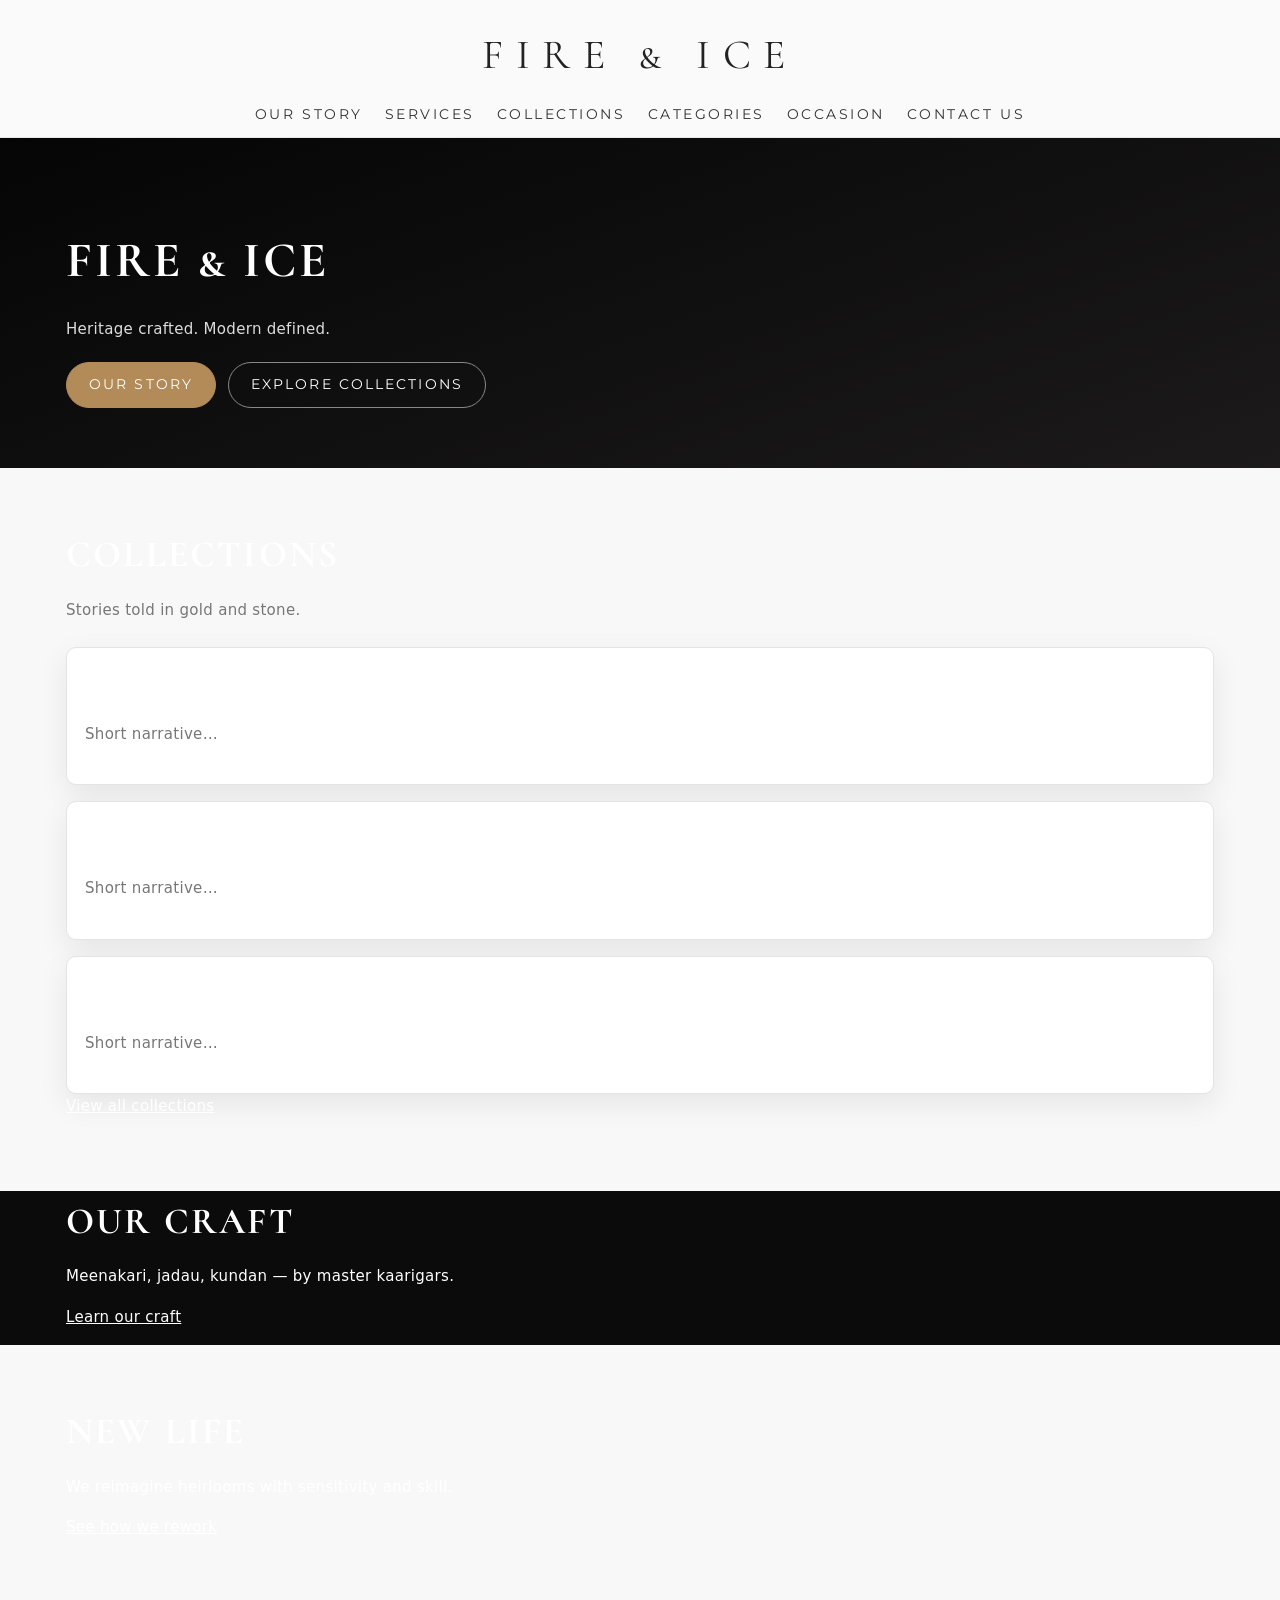
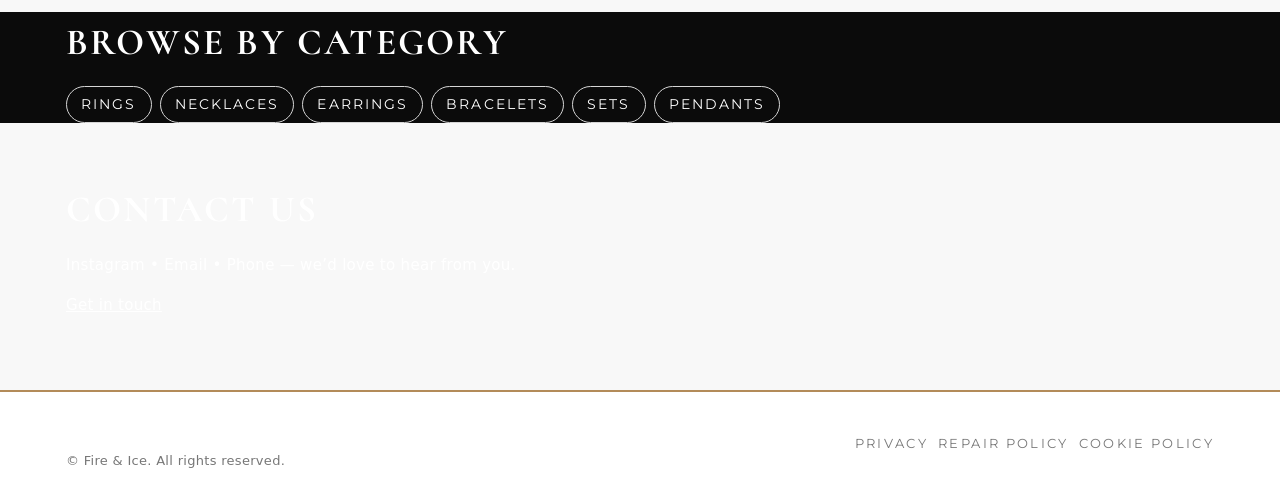
==== index.html @ 3ed5f9bf "Add files via upload Skeleton Framework of the website" ====
<!DOCTYPE html>
<html lang="en">
  <head>
    <meta charset="utf-8" />
    <meta name="viewport" content="width=device-width, initial-scale=1" />
    <title>Fire & Ice — Home</title>
    <link rel="stylesheet" href="assets/css/style.css" />
  </head>
  <body class="theme--dark">
    <div data-include="header.html"></div>

    <main>
      <!-- HERO -->
      <section id="hero" aria-label="Hero">
        <div class="container">
          <h1>Fire &amp; Ice</h1>
          <p>Heritage crafted. Modern defined.</p>
          <nav class="cta-row">
            <a href="our-story.html" class="cta">Our Story</a>
            <a href="collections.html" class="cta">Explore Collections</a>
          </nav>
        </div>
      </section>

      <!-- COLLECTIONS OVERVIEW (editorial cards, no PDP links) -->
      <section id="collections-overview" aria-label="Collections Overview" class="section--light">
        <div class="container">
          <header class="section-head">
            <h2>Collections</h2>
            <p>Stories told in gold and stone.</p>
          </header>
          <div class="grid" id="collections-grid">
            <!-- placeholder editorial tiles -->
            <article class="tile">
              <h3>Collection One</h3>
              <p>Short narrative…</p>
            </article>
            <article class="tile">
              <h3>Collection Two</h3>
              <p>Short narrative…</p>
            </article>
            <article class="tile">
              <h3>Collection Three</h3>
              <p>Short narrative…</p>
            </article>
          </div>
          <p class="more-link"><a href="collections.html">View all collections</a></p>
        </div>
      </section>

      <!-- CRAFT / KAARIGARS TEASER -->
      <section id="craft-teaser" aria-label="Our Craft">
        <div class="container">
          <h2>Our Craft</h2>
          <p>Meenakari, jadau, kundan — by master kaarigars.</p>
          <p><a href="our-story.html#our-craft">Learn our craft</a></p>
        </div>
      </section>

      <!-- NEW LIFE (REWORK) TEASER -->
      <section id="new-life-teaser" aria-label="Rework / New Life" class="section--light">
        <div class="container">
          <h2>New Life</h2>
          <p>We reimagine heirlooms with sensitivity and skill.</p>
          <p><a href="services.html#new-life">See how we rework</a></p>
        </div>
      </section>

      <!-- CATEGORIES QUICK ACCESS -->
      <section id="quick-cats" aria-label="Categories">
        <div class="container">
          <h2>Browse by Category</h2>
          <nav class="pill-nav">
            <a href="category.html?slug=rings">Rings</a>
            <a href="category.html?slug=necklaces">Necklaces</a>
            <a href="category.html?slug=earrings">Earrings</a>
            <a href="category.html?slug=bracelets">Bracelets</a>
            <a href="category.html?slug=sets">Sets</a>
            <a href="category.html?slug=pendants">Pendants</a>
          </nav>
        </div>
      </section>

      <!-- CONTACT TEASER -->
      <section id="contact-teaser" class="section--light">
        <div class="container">
          <h2>Contact Us</h2>
          <p>Instagram • Email • Phone — we’d love to hear from you.</p>
          <p><a href="contact.html">Get in touch</a></p>
        </div>
      </section>
    </main>

    <div data-include="footer.html"></div>

    <div id="modal-root" aria-live="polite"></div>

    <script src="assets/js/includes.js"></script>
    <script src="assets/js/main.js"></script>
  </body>
</html>
---- assets/css/style.css ----
/* --------------------------------------
   FIRE & ICE base styles
   Fonts:
   - Cormorant Unicase (headings / brand)
   - Montserrat (UI / nav / buttons)
   - Lucida Grande (body / paragraphs)
---------------------------------------*/

/* Google Fonts for headings + UI */
@import url('https://fonts.googleapis.com/css2?family=Cormorant+Unicase:wght@400;500;600;700&family=Montserrat:wght@400;500;600&display=swap');

:root {
  /* Colours */
  --dark: #0b0b0b;
  --light: #ffffff;
  --text: #222222;
  --muted: #777777;

  --gold: #b38b59; /* antique gold - primary accent */
  --cool-gold: #c5a25e; /* cooler gold - occasions/categories accent */

  /* Typography */
  --ff-head: 'Cormorant Unicase', serif; /* big headings, brand */
  --ff-ui: 'Montserrat', -apple-system, system-ui, sans-serif; /* nav, buttons, small labels */
  --ff-body: 'Lucida Grande', 'Lucida Sans Unicode', 'Lucida Sans', -apple-system,
    BlinkMacSystemFont, 'Segoe UI', system-ui, sans-serif;

  /* Dimensions */
  --container: 1180px;
  --space: 16px;
  --radius: 10px;
  --shadow-soft: 0 10px 30px rgba(0, 0, 0, 0.08);

  /* Typography scale */
  --fs-body: 15px;
  --fs-small: 13px;
  --fs-nav: 14px;
  --fs-h1: clamp(2.3rem, 1.6rem + 2vw, 3.1rem);
  --fs-h2: clamp(1.8rem, 1.3rem + 1.4vw, 2.3rem);
  --fs-h3: clamp(1.5rem, 1.2rem + 0.8vw, 1.9rem);
}

/* Reset-ish */
*,
*::before,
*::after {
  box-sizing: border-box;
}
html,
body {
  margin: 0;
  padding: 0;
}
body {
  font-family: var(--ff-body);
  font-size: var(--fs-body);
  line-height: 1.7;
  letter-spacing: 0.02em; /* a bit wider, closer to Lucida on Mac */
  color: var(--text);
  background: var(--light);
}

/* Themes */
.theme--dark {
  background: var(--dark);
  color: var(--light);
}
.theme--light {
  background: var(--light);
  color: var(--text);
}

/* Layout helpers */
.container {
  max-width: var(--container);
  margin: 0 auto;
  padding: 0 var(--space);
}
.section,
.section--light {
  padding: 56px 0;
}
.section--light {
  background: #f8f8f8;
}
.page-hero {
  padding: 64px 0 40px;
}
.page-hero h1 {
  margin-bottom: 0.25em;
}
.stack > *:not(:last-child) {
  margin-bottom: 32px;
}

/* Typography */
h1,
h2,
h3,
h4 {
  font-family: var(--ff-head);
  letter-spacing: 0.06em;
  text-transform: uppercase;
  margin: 0 0 0.3em;
}
h1 {
  font-size: var(--fs-h1);
}
h2 {
  font-size: var(--fs-h2);
}
h3 {
  font-size: var(--fs-h3);
}
p {
  margin: 0 0 1em;
}
small {
  font-size: var(--fs-small);
  color: var(--muted);
}

/* Links */
a {
  color: inherit;
}
a:hover {
  color: var(--gold);
}

/* --------------------------------------
   HEADER & NAV
---------------------------------------*/
.site-header {
  position: sticky; /* keeps header visible on scroll */
  top: 0;
  z-index: 40;
  background: rgba(255, 255, 255, 0.98);
  border-bottom: 1px solid #e7e7e7;
  backdrop-filter: blur(10px);
}
.site-header .container {
  position: relative;
  display: flex;
  flex-direction: column;
  align-items: center;
  padding-top: 16px;
  padding-bottom: 10px;
}

/* Brand (big, centred) */
.brand {
  font-family: var(--ff-head);
  font-size: clamp(2rem, 1.6rem + 1.5vw, 2.6rem);
  text-transform: uppercase;
  letter-spacing: 0.3em;
  text-decoration: none;
  color: var(--text);
  padding: 4px 0 8px;
}

/* Mobile nav toggle */
.nav-toggle {
  position: absolute;
  right: var(--space);
  top: 18px;
  background: none;
  border: 1px solid #d0d0d0;
  border-radius: 999px;
  padding: 4px 10px;
  font-size: 18px;
  line-height: 1;
  cursor: pointer;
  display: inline-flex;
  align-items: center;
  justify-content: center;
}
.nav-toggle:hover {
  border-color: var(--gold);
}

/* Primary nav */
.nav {
  font-family: var(--ff-ui);
  font-size: var(--fs-nav);
  text-transform: uppercase;
  letter-spacing: 0.18em; /* slightly stronger luxury feel */
  margin-top: 4px;
  color: #333333;
}
.nav ul {
  list-style: none;
  padding: 0;
  margin: 0;
}

/* Desktop layout */
@media (min-width: 992px) {
  .nav-toggle {
    display: none;
  }
  .nav {
    display: block;
  }
  .nav ul {
    display: flex;
    gap: 18px;
  }
  .nav a {
    text-decoration: none;
    padding: 6px 2px;
    position: relative;
  }
  .nav a::after {
    content: '';
    position: absolute;
    left: 0;
    bottom: -4px;
    width: 0;
    height: 2px;
    background: var(--gold);
    transition: width 0.2s ease-out;
  }
  .nav a:hover::after {
    width: 100%;
  }
}

/* Mobile nav: collapsed by default */
@media (max-width: 991px) {
  .nav {
    display: none;
    width: 100%;
  }
  .nav.is-open {
    display: block;
  }
  .nav ul {
    display: flex;
    flex-direction: column;
    align-items: center;
    gap: 4px;
    padding: 8px 0 10px;
  }
  .nav a {
    text-decoration: none;
    padding: 6px 0;
  }
}

/* Dropdowns */
.has-sub {
  position: relative;
}
.has-sub > .sub {
  position: absolute;
  left: 0;
  top: calc(100% + 8px); /* dropdown appears just below underline */
  min-width: 180px;
  background: #ffffff;
  border-radius: 10px;
  border: 1px solid #e7e7e7;
  box-shadow: var(--shadow-soft);
  padding: 6px 0;
  display: none;
  z-index: 20;
}
.has-sub:hover > .sub {
  display: block;
}
.sub li {
  white-space: nowrap;
}
.sub a {
  display: block;
  padding: 6px 14px;
  text-decoration: none;
}
.sub a:hover {
  background: #f4f4f4;
}

/* On mobile, show dropdown items inline */
@media (max-width: 991px) {
  .has-sub > .sub {
    position: static;
    border: none;
    border-radius: 0;
    box-shadow: none;
    padding: 0;
    display: block;
  }
}

/* --------------------------------------
   HERO & BASIC SECTIONS
---------------------------------------*/
#hero {
  padding: 80px 0 60px;
}
.theme--dark #hero {
  background: linear-gradient(160deg, #050505, #1c1a1a);
}
#hero h1 {
  margin-bottom: 0.3em;
}
#hero p {
  max-width: 420px;
  color: #dddddd;
}
.cta-row {
  margin-top: 20px;
  display: flex;
  flex-wrap: wrap;
  gap: 12px;
}

/* Section headings */
.section-head {
  margin-bottom: 24px;
}
.section-head p {
  color: var(--muted);
}

/* --------------------------------------
   BUTTONS / CTA / PILL NAV
---------------------------------------*/
.btn,
.cta,
.pill-nav a,
.contact-cards a {
  font-family: var(--ff-ui);
  font-size: var(--fs-nav);
  text-transform: uppercase;
  letter-spacing: 0.15em;
}

.btn,
.cta {
  display: inline-flex;
  align-items: center;
  justify-content: center;
  padding: 10px 22px;
  border-radius: 999px;
  border: 1px solid var(--gold);
  background: transparent;
  color: inherit;
  text-decoration: none;
  cursor: pointer;
  transition: background 0.18s ease-out, color 0.18s ease-out, border-color 0.18s ease-out;
}
.cta:nth-child(1) {
  background: var(--gold);
  color: #fff;
}
.cta:nth-child(1):hover {
  background: transparent;
  color: var(--gold);
}
.cta:nth-child(2) {
  border-color: #888;
}
.cta:nth-child(2):hover {
  border-color: var(--gold);
  color: var(--gold);
}

.btn:hover {
  background: var(--gold);
  color: #fff;
}

/* Pill nav (categories/occasions) */
.pill-nav {
  display: flex;
  flex-wrap: wrap;
  gap: 8px;
  margin-top: 10px;
}
.pill-nav a {
  padding: 6px 14px;
  border-radius: 999px;
  border: 1px solid #d6d6d6;
  text-decoration: none;
}
.pill-nav a:hover {
  border-color: var(--cool-gold);
}

/* --------------------------------------
   GRID / CARDS / PLACEHOLDERS
---------------------------------------*/
.grid {
  display: grid;
  grid-template-columns: 1fr;
  gap: 16px;
}
@media (min-width: 768px) {
  .md-3 {
    grid-template-columns: repeat(3, 1fr);
  }
}
@media (min-width: 992px) {
  .lg-4 {
    grid-template-columns: repeat(4, 1fr);
  }
}

/* Tiles for collections / simple cards */
.tile {
  border-radius: var(--radius);
  border: 1px solid #e4e4e4;
  padding: 18px 18px 22px;
  background: #ffffff;
  box-shadow: var(--shadow-soft);
}
.tile h3 {
  margin-bottom: 0.2em;
}
.tile p {
  color: var(--muted);
}

/* Product cards */
.card {
  border-radius: var(--radius);
  border: 1px solid #e4e4e4;
  background: #ffffff;
  box-shadow: var(--shadow-soft);
  overflow: hidden;
  display: flex;
  flex-direction: column;
}
.card-body {
  padding: 10px 12px 14px;
}
.card-body h3 {
  margin-bottom: 0.1em;
}
.card-body p {
  margin-bottom: 0.5em;
  font-size: var(--fs-small);
  color: var(--muted);
}

/* Placeholder blocks for now */
.ph {
  background: #e3e3e3;
  border-radius: 8px;
}
.ph-img {
  aspect-ratio: 4/5;
}
.ph.lg {
  height: 280px;
}

/* Galleries */
.gallery {
  display: grid;
  grid-template-columns: repeat(3, minmax(0, 1fr));
  gap: 10px;
}
.gallery--hero .ph {
  aspect-ratio: 4/5;
}

/* --------------------------------------
   MODAL
---------------------------------------*/

/* Modal mount: don't block clicks when empty */
#modal-root {
  position: fixed;
  inset: 0;
  z-index: 1000;
  pointer-events: none;
}
/* When content is present, allow interaction */
#modal-root > * {
  pointer-events: auto;
}

.modal-backdrop {
  position: absolute;
  inset: 0;
  background: rgba(0, 0, 0, 0.55);
}
.modal {
  position: absolute;
  left: 50%;
  top: 50%;
  transform: translate(-50%, -50%);
  width: min(900px, 92vw);
  max-height: 90vh;
  overflow: auto;
  background: #111;
  color: #ffffff;
  border-radius: 14px;
  border: 1px solid var(--gold);
  box-shadow: 0 20px 60px rgba(0, 0, 0, 0.6);
  padding: 20px 20px 24px;
}
.modal-body h2 {
  margin-top: 10px;
}
.modal-close {
  position: absolute;
  right: 10px;
  top: 8px;
  font-size: 22px;
  background: none;
  border: none;
  color: #ffffff;
  cursor: pointer;
}
.no-scroll {
  overflow: hidden;
}

/* --------------------------------------
   CONTACT CARDS
---------------------------------------*/
.contact-cards {
  display: grid;
  grid-template-columns: 1fr;
  gap: 16px;
}
.contact-cards article {
  border-radius: var(--radius);
  border: 1px solid #e4e4e4;
  padding: 18px 16px;
  background: #ffffff;
  box-shadow: var(--shadow-soft);
}
.contact-cards h2 {
  margin-bottom: 0.3em;
}
.contact-cards a {
  text-decoration: none;
  border-bottom: 1px solid transparent;
}
.contact-cards a:hover {
  border-color: var(--cool-gold);
}

/* --------------------------------------
   FOOTER
---------------------------------------*/
.site-footer {
  border-top: 2px solid var(--gold);
  padding: 22px 0;
  background: #ffffff;
}
.footer-grid {
  display: flex;
  flex-direction: column;
  gap: 10px;
}
.brand-mini {
  font-family: var(--ff-head);
  text-transform: uppercase;
  letter-spacing: 0.2em;
  font-size: 0.8rem;
}
.legal {
  display: flex;
  flex-wrap: wrap;
  gap: 10px;
  list-style: none;
  padding: 0;
  margin: 0;
}
.legal a {
  font-family: var(--ff-ui);
  font-size: var(--fs-small);
  text-transform: uppercase;
  letter-spacing: 0.18em;
  text-decoration: none;
  color: var(--muted);
}
.legal a:hover {
  color: var(--gold);
}

/* Footer layout on larger screens */
@media (min-width: 768px) {
  .footer-grid {
    flex-direction: row;
    justify-content: space-between;
    align-items: center;
  }
}

/* --------------------------------------
   RESPONSIVE TWEAKS
---------------------------------------*/
@media (max-width: 575px) {
  #hero {
    padding-top: 56px;
  }
  .cta-row {
    flex-direction: column;
  }
}
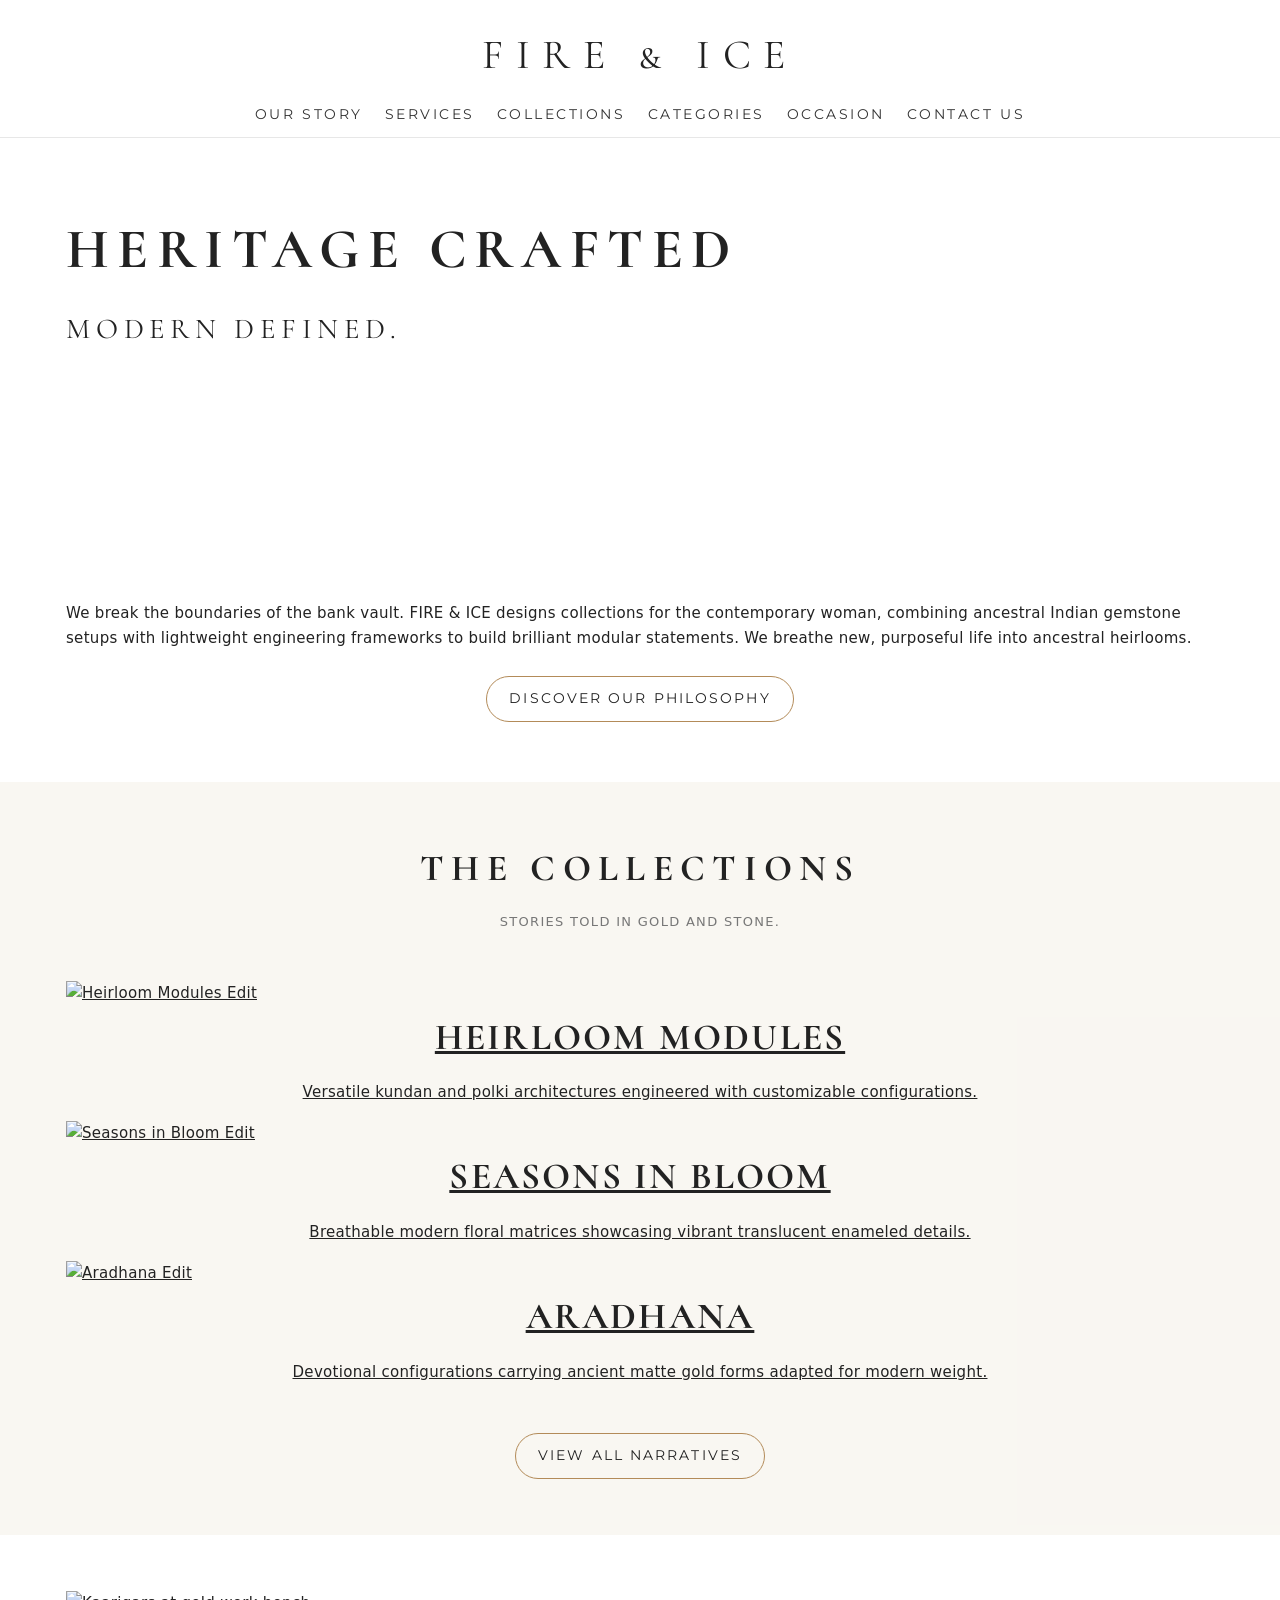
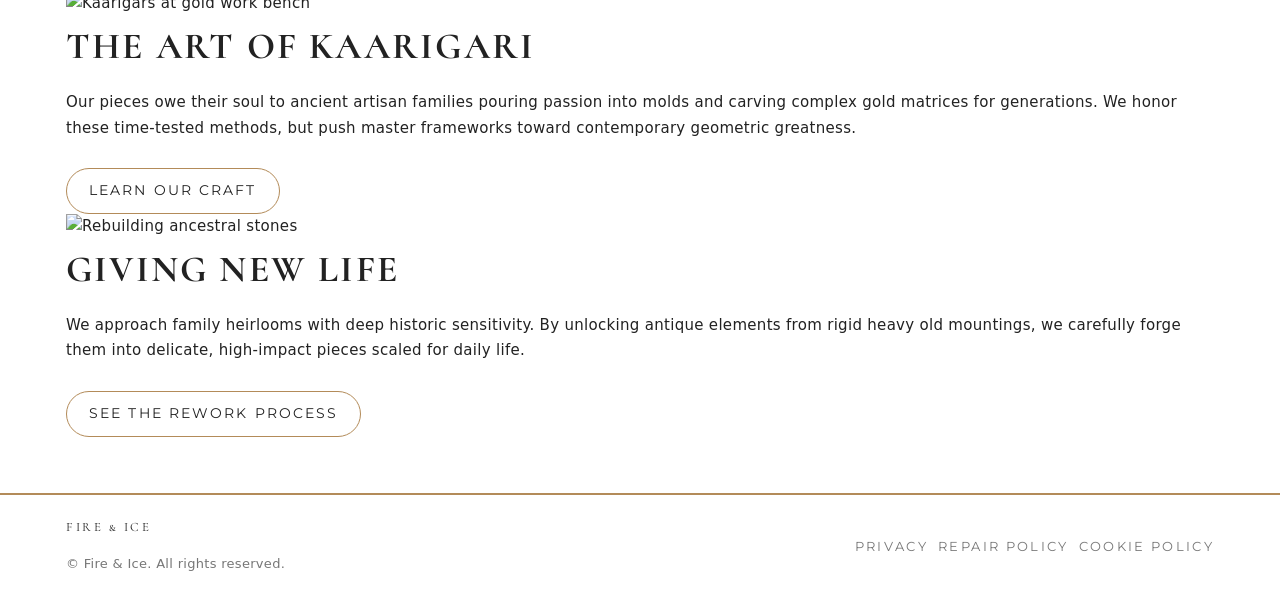
==== commit 0e71642a: "Add files via upload" ====
--- a/index.html
+++ b/index.html
@@ -1,101 +1,126 @@
-<!DOCTYPE html>
+<!doctype html>
 <html lang="en">
-  <head>
-    <meta charset="utf-8" />
-    <meta name="viewport" content="width=device-width, initial-scale=1" />
-    <title>Fire & Ice — Home</title>
-    <link rel="stylesheet" href="assets/css/style.css" />
-  </head>
-  <body class="theme--dark">
-    <div data-include="header.html"></div>
+<head>
+  <meta charset="utf-8" />
+  <meta name="viewport" content="width=device-width, initial-scale=1" />
+  <title>FIRE & ICE by mamta kothari</title>
+  <link rel="stylesheet" href="assets/css/style.css" />
+</head>
 
-    <main>
-      <!-- HERO -->
-      <section id="hero" aria-label="Hero">
-        <div class="container">
-          <h1>Fire &amp; Ice</h1>
-          <p>Heritage crafted. Modern defined.</p>
-          <nav class="cta-row">
-            <a href="our-story.html" class="cta">Our Story</a>
-            <a href="collections.html" class="cta">Explore Collections</a>
-          </nav>
+<body class="theme--light">
+  <div data-include="header.html"></div>
+
+  <main>
+
+    <header class="page-hero fade-in">
+      <div class="container">
+        <h1 style="font-size: clamp(2rem, 4vw + 1rem, 3.5rem); letter-spacing: 0.15em; margin-bottom: 8px;">Heritage Crafted</h1>
+        <p style="font-family: var(--ff-head); font-size: clamp(1.2rem, 2vw + 0.8rem, 1.8rem); letter-spacing: 0.2em; color: var(--antique-gold); text-transform: uppercase;">Modern Defined.</p>
+      </div>
+    </header>
+
+    <section class="hero-video-section fade-in delay-1">
+      <div class="hero-video-wrapper">
+        <video autoplay muted loop playsinline poster="assets/img/hero-poster.jpg">
+          <source src="assets/video/hero-ambient.mp4" type="video/mp4">
+          Your browser does not support the video tag.
+        </video>
+      </div>
+    </section>
+
+    <section class="section fade-in delay-2" style="padding-top: 20px; padding-bottom: 60px;">
+      <div class="container">
+        <p class="story-intro" style="font-family: var(--ff-body); color: var(--charcoal);">
+          We break the boundaries of the bank vault. FIRE & ICE designs collections for the contemporary woman, combining ancestral Indian gemstone setups with lightweight engineering frameworks to build brilliant modular statements. We breathe new, purposeful life into ancestral heirlooms.
+        </p>
+        <div style="text-align: center; margin-top: 24px;">
+          <a href="our-story.html" class="btn">Discover Our Philosophy</a>
         </div>
-      </section>
+      </div>
+    </section>
 
-      <!-- COLLECTIONS OVERVIEW (editorial cards, no PDP links) -->
-      <section id="collections-overview" aria-label="Collections Overview" class="section--light">
-        <div class="container">
-          <header class="section-head">
-            <h2>Collections</h2>
-            <p>Stories told in gold and stone.</p>
-          </header>
-          <div class="grid" id="collections-grid">
-            <!-- placeholder editorial tiles -->
-            <article class="tile">
-              <h3>Collection One</h3>
-              <p>Short narrative…</p>
-            </article>
-            <article class="tile">
-              <h3>Collection Two</h3>
-              <p>Short narrative…</p>
-            </article>
-            <article class="tile">
-              <h3>Collection Three</h3>
-              <p>Short narrative…</p>
-            </article>
+    <section class="section fade-in delay-3" style="background-color: rgba(232, 221, 204, 0.25); border-top: 1px solid var(--parchment); border-bottom: 1px solid var(--parchment);">
+      <div class="container">
+
+        <div style="text-align: center; margin-bottom: 48px;">
+          <h2 style="font-size: var(--fs-h2); letter-spacing: 0.2em;">The Collections</h2>
+          <p style="color: var(--muted); font-size: var(--fs-small); text-transform: uppercase; letter-spacing: 0.1em; margin-top: 4px;">Stories told in gold and stone.</p>
+        </div>
+
+        <div class="collections-grid">
+
+          <a class="collection-card" href="collection.html?c=heirloom-modules">
+            <div class="collection-img">
+              <img src="assets/img/collections/heirloom-modules/hero.jpg" alt="Heirloom Modules Edit">
+            </div>
+            <div class="collection-body" style="text-align: center;">
+              <h2>Heirloom Modules</h2>
+              <p>Versatile kundan and polki architectures engineered with customizable configurations.</p>
+            </div>
+          </a>
+
+          <a class="collection-card" href="collection.html?c=seasons-in-bloom">
+            <div class="collection-img">
+              <img src="assets/img/collections/seasons-in-bloom/hero.jpg" alt="Seasons in Bloom Edit">
+            </div>
+            <div class="collection-body" style="text-align: center;">
+              <h2>Seasons in Bloom</h2>
+              <p>Breathable modern floral matrices showcasing vibrant translucent enameled details.</p>
+            </div>
+          </a>
+
+          <a class="collection-card" href="collection.html?c=aradhana">
+            <div class="collection-img">
+              <img src="assets/img/collections/aradhana/hero.jpg" alt="Aradhana Edit">
+            </div>
+            <div class="collection-body" style="text-align: center;">
+              <h2>Aradhana</h2>
+              <p>Devotional configurations carrying ancient matte gold forms adapted for modern weight.</p>
+            </div>
+          </a>
+
+        </div>
+
+        <div style="text-align: center; margin-top: 48px;">
+          <a href="collections.html" class="btn">View All Narratives</a>
+        </div>
+
+      </div>
+    </section>
+
+    <section class="section fade-in delay-3">
+      <div class="container">
+
+        <div class="story-split">
+          <div class="story-image">
+            <img src="assets/img/story/craft.jpg" alt="Kaarigars at gold work bench" style="background:var(--parchment); aspect-ratio: 16/10;">
           </div>
-          <p class="more-link"><a href="collections.html">View all collections</a></p>
+          <div class="story-text">
+            <h2>The Art of Kaarigari</h2>
+            <p>Our pieces owe their soul to ancient artisan families pouring passion into molds and carving complex gold matrices for generations. We honor these time-tested methods, but push master frameworks toward contemporary geometric greatness.</p>
+            <a href="kaarigari.html" class="btn" style="align-self: flex-start; margin-top: 12px;">Learn Our Craft</a>
+          </div>
         </div>
-      </section>
 
-      <!-- CRAFT / KAARIGARS TEASER -->
-      <section id="craft-teaser" aria-label="Our Craft">
-        <div class="container">
-          <h2>Our Craft</h2>
-          <p>Meenakari, jadau, kundan — by master kaarigars.</p>
-          <p><a href="our-story.html#our-craft">Learn our craft</a></p>
+        <div class="story-split reverse" style="margin-bottom: 0;">
+          <div class="story-image">
+            <img src="assets/img/story/philosophy.jpg" alt="Rebuilding ancestral stones" style="background:var(--parchment); aspect-ratio: 16/10;">
+          </div>
+          <div class="story-text">
+            <h2>Giving New Life</h2>
+            <p>We approach family heirlooms with deep historic sensitivity. By unlocking antique elements from rigid heavy old mountings, we carefully forge them into delicate, high-impact pieces scaled for daily life.</p>
+            <a href="new-life.html" class="btn" style="align-self: flex-start; margin-top: 12px;">See The Rework Process</a>
+          </div>
         </div>
-      </section>
 
-      <!-- NEW LIFE (REWORK) TEASER -->
-      <section id="new-life-teaser" aria-label="Rework / New Life" class="section--light">
-        <div class="container">
-          <h2>New Life</h2>
-          <p>We reimagine heirlooms with sensitivity and skill.</p>
-          <p><a href="services.html#new-life">See how we rework</a></p>
-        </div>
-      </section>
+      </div>
+    </section>
 
-      <!-- CATEGORIES QUICK ACCESS -->
-      <section id="quick-cats" aria-label="Categories">
-        <div class="container">
-          <h2>Browse by Category</h2>
-          <nav class="pill-nav">
-            <a href="category.html?slug=rings">Rings</a>
-            <a href="category.html?slug=necklaces">Necklaces</a>
-            <a href="category.html?slug=earrings">Earrings</a>
-            <a href="category.html?slug=bracelets">Bracelets</a>
-            <a href="category.html?slug=sets">Sets</a>
-            <a href="category.html?slug=pendants">Pendants</a>
-          </nav>
-        </div>
-      </section>
+  </main>
 
-      <!-- CONTACT TEASER -->
-      <section id="contact-teaser" class="section--light">
-        <div class="container">
-          <h2>Contact Us</h2>
-          <p>Instagram • Email • Phone — we’d love to hear from you.</p>
-          <p><a href="contact.html">Get in touch</a></p>
-        </div>
-      </section>
-    </main>
+  <div data-include="footer.html"></div>
 
-    <div data-include="footer.html"></div>
-
-    <div id="modal-root" aria-live="polite"></div>
-
-    <script src="assets/js/includes.js"></script>
-    <script src="assets/js/main.js"></script>
-  </body>
+  <script src="assets/js/includes.js"></script>
+  <script src="assets/js/main.js"></script>
+</body>
 </html>
